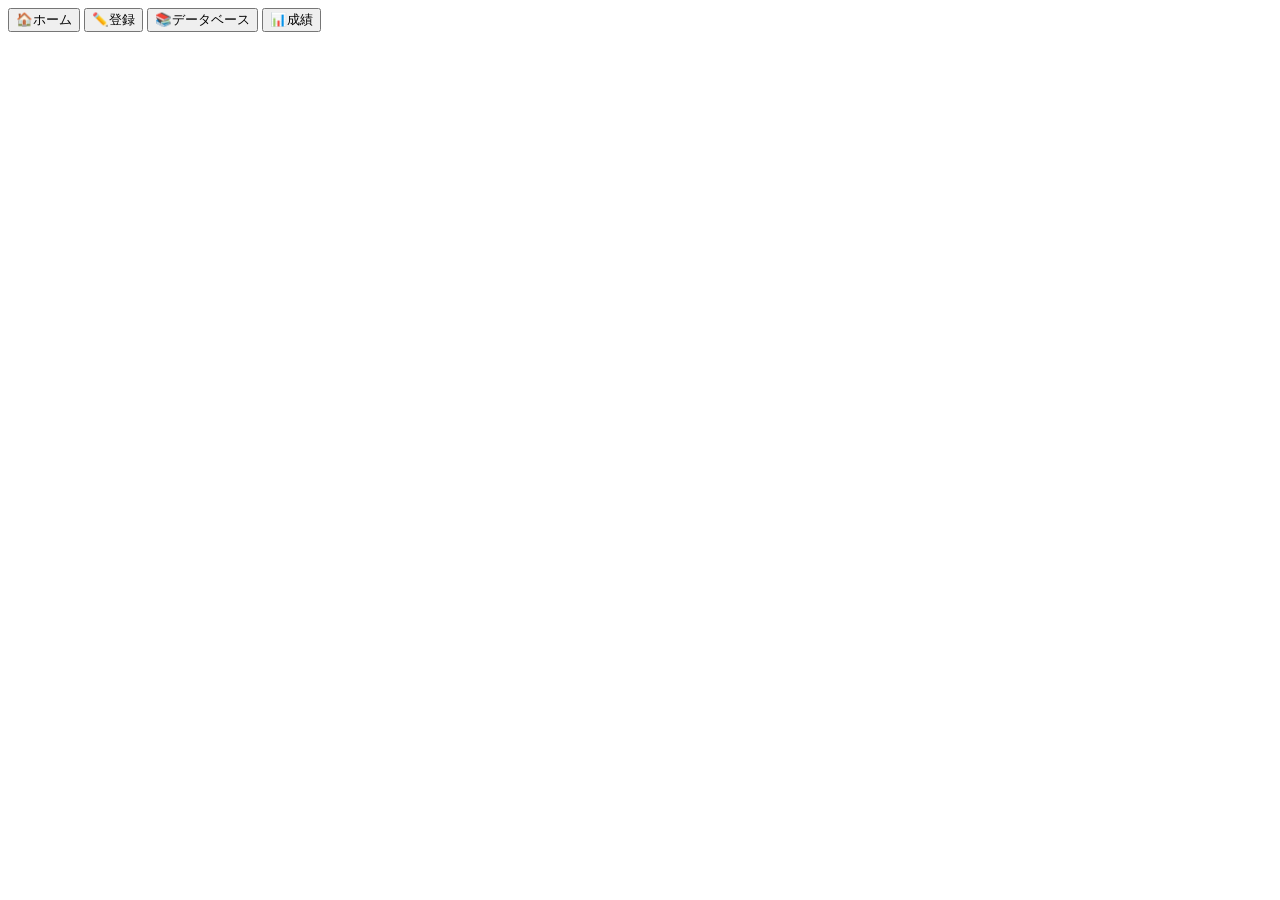
==== index.html @ 8141c43a "Add files via upload" ====
<!DOCTYPE html>
<html lang="ja">
<head>
<meta charset="utf-8">
<meta name="viewport" content="width=device-width, initial-scale=1, viewport-fit=cover">
<meta name="apple-mobile-web-app-capable" content="yes">
<meta name="mobile-web-app-capable" content="yes">
<meta name="apple-mobile-web-app-title" content="薬剤師学習">
<meta name="apple-mobile-web-app-status-bar-style" content="default">
<meta name="theme-color" content="#2e8c6e">
<link rel="manifest" href="manifest.json">
<link rel="apple-touch-icon" href="icons/icon-180.png">
<link rel="stylesheet" href="style.css">
<title>薬剤師学習</title>
</head>
<body>
<main id="screen"></main>
<nav id="tabbar">
  <button data-tab="home" class="active"><span>🏠</span>ホーム</button>
  <button data-tab="register"><span>✏️</span>登録</button>
  <button data-tab="database"><span>📚</span>データベース</button>
  <button data-tab="stats"><span>📊</span>成績</button>
</nav>
<script src="js/stats.js"></script>
<script src="js/db.js"></script>
<script src="js/app.js"></script>
</body>
</html>
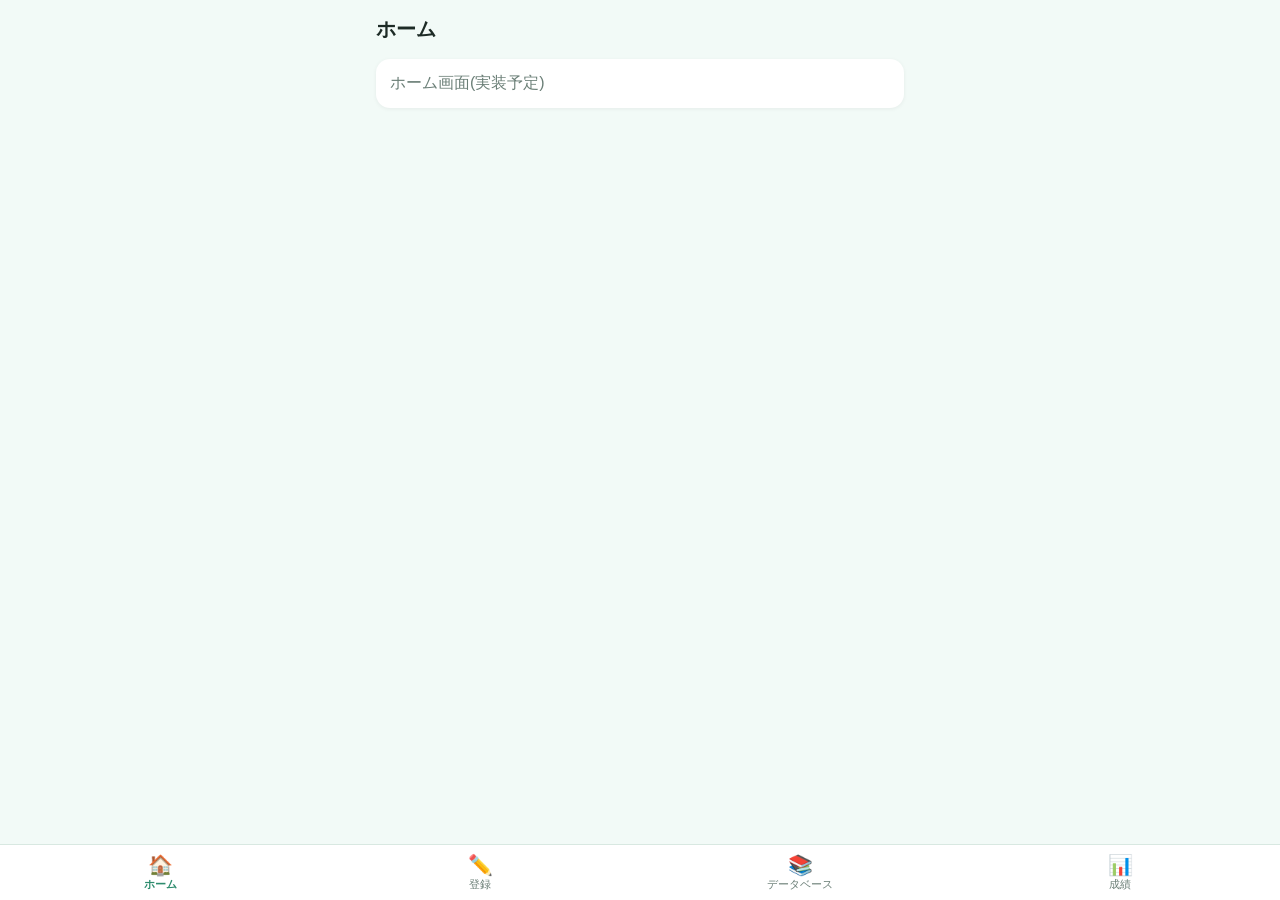
==== commit ee326925: "Add script tag for quizEdit.js in index.html" ====
--- a/index.html
+++ b/index.html
@@ -23,6 +23,10 @@
 </nav>
 <script src="js/stats.js"></script>
 <script src="js/db.js"></script>
+<script src="js/ui.js"></script>
+<script src="js/screens/register.js"></script>
+<script src="js/screens/note.js"></script>
+<script src="js/screens/quizEdit.js"></script>
 <script src="js/app.js"></script>
 </body>
 </html>
--- a/style.css
+++ b/style.css
@@ -0,0 +1,67 @@
+:root{--primary:#2e8c6e;--light:#e0f5ed;--bg:#f2faf7;--text:#1d2b26;--sub:#6b7f77;--radius:14px}
+*{box-sizing:border-box;-webkit-tap-highlight-color:transparent}
+html,body{margin:0;height:100%}
+body{background:var(--bg);color:var(--text);
+  font-family:-apple-system,"Hiragino Sans","Noto Sans JP",sans-serif}
+#screen{padding:calc(env(safe-area-inset-top) + 16px) 16px 96px;max-width:560px;margin:0 auto}
+h1{font-size:20px;margin:0 0 16px}
+.card{background:#fff;border-radius:var(--radius);padding:14px;margin-bottom:12px;
+  box-shadow:0 1px 4px rgba(0,0,0,.06)}
+.muted{color:var(--sub)}
+.btn{display:block;width:100%;border:0;border-radius:999px;background:var(--primary);
+  color:#fff;font-size:16px;padding:14px}
+#tabbar{position:fixed;left:0;right:0;bottom:0;display:flex;background:#fff;
+  border-top:1px solid #d8e8e1;padding-bottom:env(safe-area-inset-bottom)}
+#tabbar button{flex:1;border:0;background:none;padding:8px 0;font-size:11px;color:var(--sub)}
+#tabbar button span{display:block;font-size:20px}
+#tabbar button.active{color:var(--primary);font-weight:600}
+
+/* ---- フォーム・一覧 ---- */
+h2{font-size:16px;margin:20px 0 10px}
+.lbl{font-size:13px;font-weight:600;margin:12px 0 6px}
+.req{color:#d9534f}
+textarea,input{width:100%;font-size:16px;font-family:inherit;border:1px solid #cfe3da;
+  border-radius:10px;padding:10px;background:#fbfefd;color:var(--text)}
+textarea{resize:vertical}
+.counter{text-align:right;font-size:12px;color:var(--sub);margin-top:2px}
+.cats{display:flex;flex-direction:column;gap:8px}
+.cat{border:1px solid #cfe3da;background:#fbfefd;border-radius:10px;padding:12px;
+  font-size:15px;text-align:left;color:var(--text)}
+.cat.on{background:var(--light);border-color:var(--primary);color:var(--primary);font-weight:600}
+.tagrow{display:flex;gap:8px}
+.small{border:0;border-radius:10px;background:var(--light);color:var(--primary);padding:0 16px;font-size:15px;white-space:nowrap}
+.chips{display:flex;flex-wrap:wrap;gap:6px;margin:8px 0 14px}
+.chip{background:var(--light);color:var(--primary);border-radius:999px;padding:4px 10px;font-size:13px}
+.chip button{border:0;background:none;color:inherit;font-size:14px;padding:0 0 0 4px}
+.badge{background:var(--primary);color:#fff;border-radius:6px;padding:2px 8px;font-size:12px}
+.meta{display:flex;gap:8px;align-items:center;margin-bottom:6px}
+.qtext{font-size:15px;line-height:1.5;white-space:pre-wrap;margin-bottom:6px}
+.tap{cursor:pointer}
+.row{display:flex;justify-content:space-between;align-items:center}
+.go{color:var(--primary);font-size:14px;font-weight:600}
+.link{border:0;background:none;font-size:13px;padding:4px 0}
+.danger{color:#d9534f}
+.topbar{display:flex;align-items:center;gap:8px;margin-bottom:12px}
+.topbar h1{margin:0}
+.back{border:0;background:none;color:var(--primary);font-size:16px;padding:6px 8px 6px 0}
+.toast{position:fixed;left:50%;bottom:100px;transform:translateX(-50%);background:#1d2b26;
+  color:#fff;padding:10px 16px;border-radius:999px;font-size:14px;z-index:10;max-width:90%}
+
+/* ---- 問題作成・プレビュー ---- */
+input[type=radio]{width:auto}
+.btn.ghost{background:#fff;color:var(--primary);border:1px solid var(--primary);margin-top:10px}
+.card .btn{margin-top:14px}
+.opt-edit{display:flex;gap:8px;align-items:flex-start;margin-bottom:8px}
+.radio{display:flex;flex-direction:column;align-items:center;gap:2px;min-width:44px;padding-top:6px}
+.optk{display:inline-flex;align-items:center;justify-content:center;width:28px;height:28px;
+  border-radius:50%;background:var(--light);color:var(--primary);font-weight:700;font-size:14px}
+.tiny{font-size:11px}.note{font-weight:400;font-size:11px}
+.opt{display:flex;align-items:center;gap:10px;border:1px solid #cfe3da;border-radius:12px;
+  padding:12px;margin:8px 0;background:#fbfefd}
+.opt span:nth-child(2){flex:1;white-space:pre-wrap}
+.opt.ok{background:var(--light);border-color:var(--primary)}
+.opt.unsure{background:#f4f4f4;border-style:dashed;color:var(--sub)}
+.tick{color:var(--primary);font-size:13px}
+.big{font-size:17px;font-weight:600}
+.src summary{font-size:14px;color:var(--primary);font-weight:600}
+.center{text-align:center}.bigicon{font-size:40px}
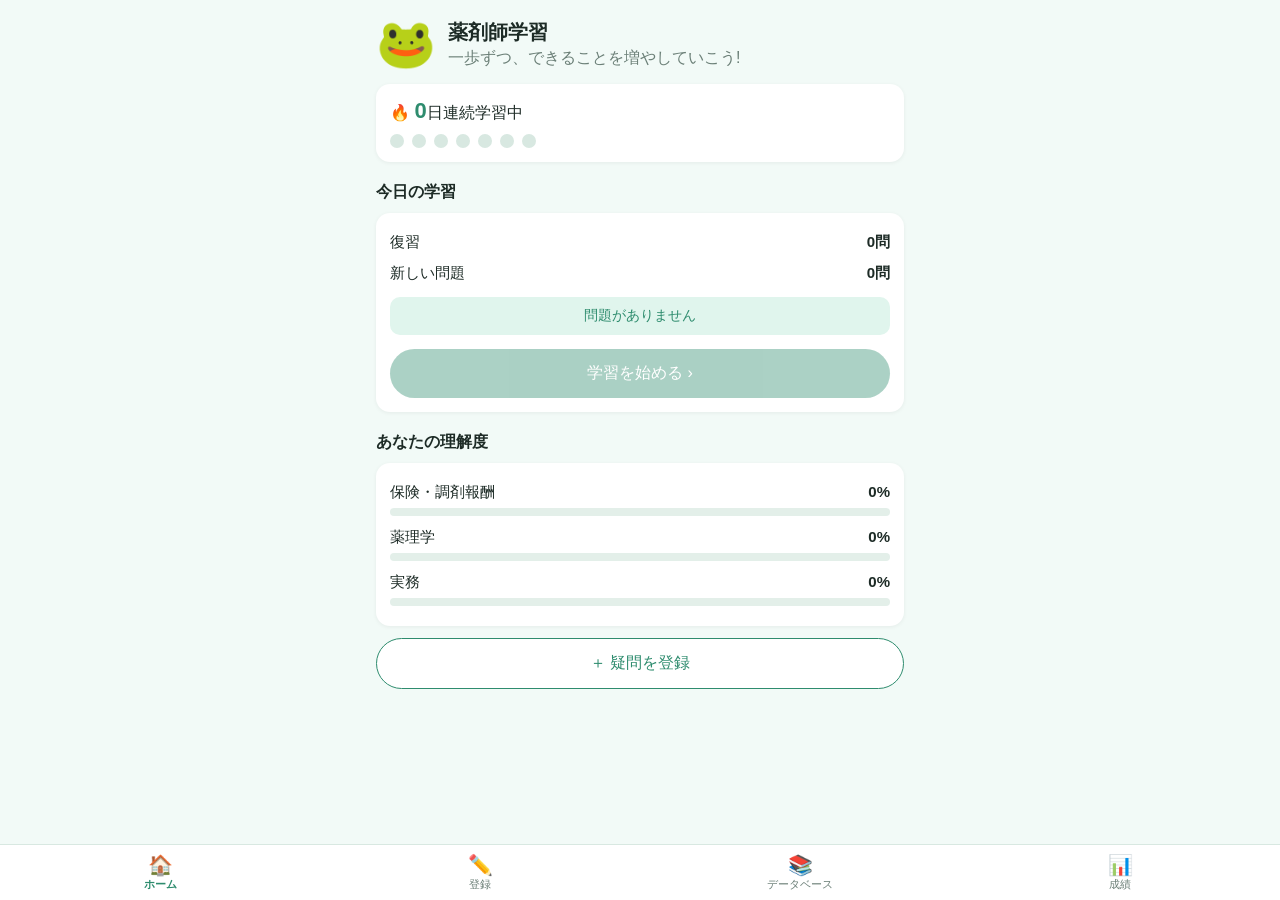
==== commit 0041df09: "Add additional script tags for new screens" ====
--- a/index.html
+++ b/index.html
@@ -23,10 +23,13 @@
 </nav>
 <script src="js/stats.js"></script>
 <script src="js/db.js"></script>
+<script src="js/learn.js"></script>
 <script src="js/ui.js"></script>
 <script src="js/screens/register.js"></script>
 <script src="js/screens/note.js"></script>
 <script src="js/screens/quizEdit.js"></script>
+<script src="js/screens/home.js"></script>
+<script src="js/screens/quiz.js"></script>
 <script src="js/app.js"></script>
 </body>
 </html>
--- a/style.css
+++ b/style.css
@@ -65,3 +65,29 @@
 .big{font-size:17px;font-weight:600}
 .src summary{font-size:14px;color:var(--primary);font-weight:600}
 .center{text-align:center}.bigicon{font-size:40px}
+
+/* ---- ホーム・クイズ ---- */
+.hero{display:flex;gap:12px;align-items:center;margin-bottom:12px}
+.hero h1{margin:0 0 2px}.frog{font-size:48px}
+.streak{font-size:16px}.streak b{font-size:22px;color:var(--primary)}
+.dots{display:flex;gap:8px;margin-top:10px}
+.dot{width:14px;height:14px;border-radius:50%;background:#d8e8e1;display:inline-block}
+.dot.on{background:var(--primary)}
+.statrow{display:flex;justify-content:space-between;padding:6px 0;font-size:15px}
+.bar{height:8px;background:#e3efe9;border-radius:99px;overflow:hidden;margin-bottom:6px}
+.bar i{display:block;height:100%;background:var(--primary)}
+.empty{background:var(--light);color:var(--primary);border-radius:10px;padding:10px;
+  text-align:center;margin:8px 0;font-size:14px}
+.btn:disabled{opacity:.4}
+.qhead{display:flex;align-items:center;gap:10px;margin-bottom:12px}
+.progress{flex:1;height:8px;background:#e3efe9;border-radius:99px;overflow:hidden}
+.progress i{display:block;height:100%;background:var(--primary)}
+.opt.pick{width:100%;text-align:left;font-size:15px;font-family:inherit;color:var(--text)}
+.opt.pick.on{background:var(--light);border-color:var(--primary)}
+.opt.bad{background:#fdecea;border-color:#d9534f}
+.badge.gray{background:#9aa9a2}
+.banner{border-radius:12px;padding:14px;font-size:20px;font-weight:700;text-align:center;margin-bottom:12px}
+.banner.ok{background:var(--primary);color:#fff}
+.banner.ng{background:#d9534f;color:#fff}
+.score{font-size:24px;font-weight:700;color:var(--primary);margin-top:6px}
+.link{color:var(--primary);font-weight:600;font-size:14px}
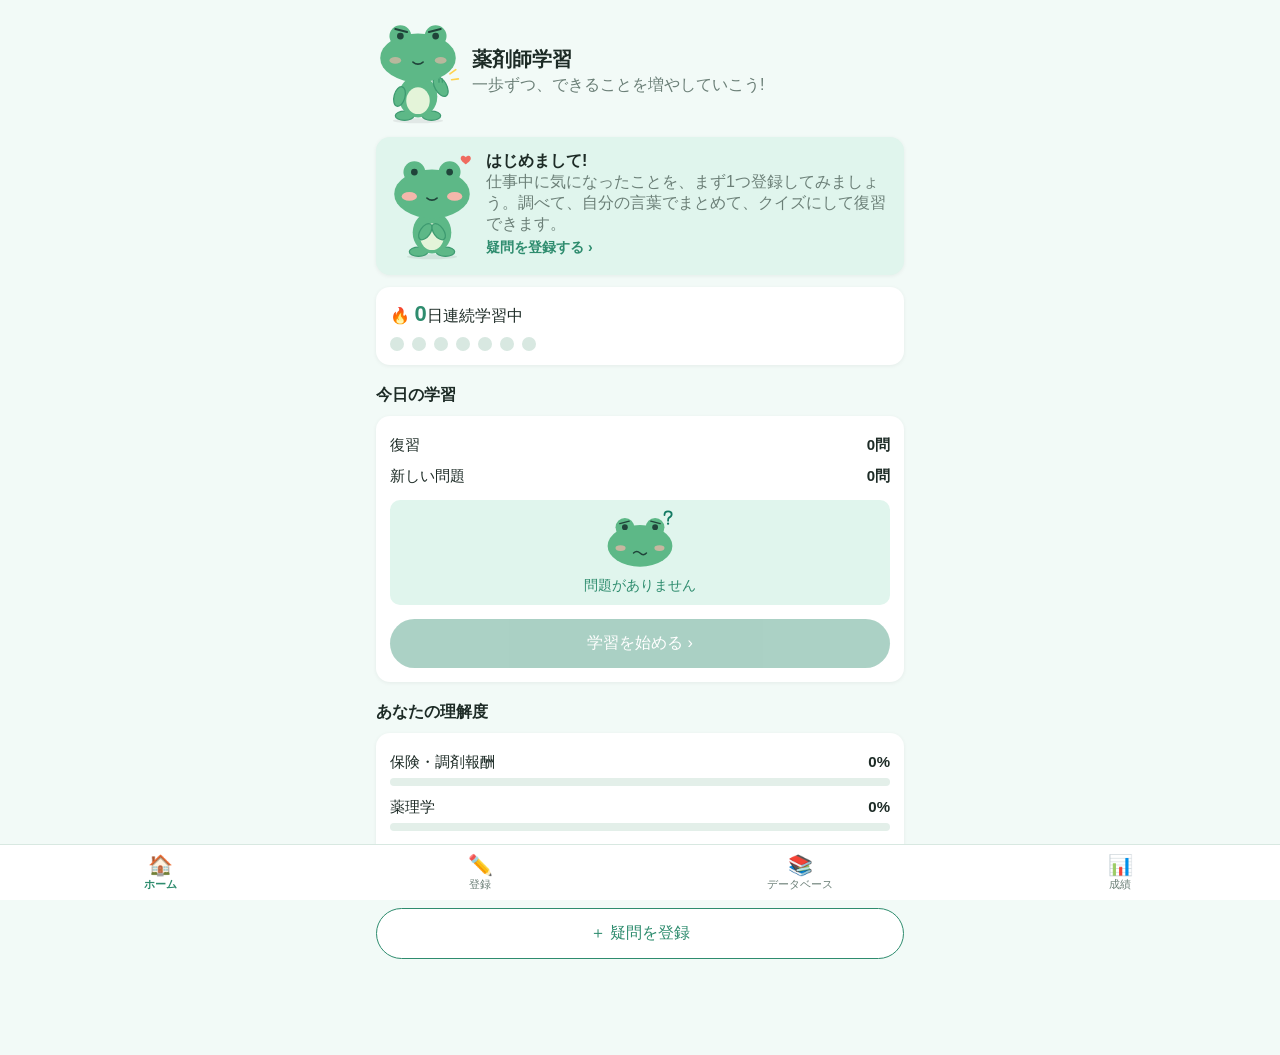
==== commit d3a4bd6b: "Add frog.js script to index.html" ====
--- a/index.html
+++ b/index.html
@@ -23,12 +23,18 @@
 </nav>
 <script src="js/stats.js"></script>
 <script src="js/db.js"></script>
+<script src="js/backup.js"></script>
 <script src="js/learn.js"></script>
+<script src="js/frog.js"></script>
 <script src="js/ui.js"></script>
 <script src="js/screens/register.js"></script>
 <script src="js/screens/note.js"></script>
 <script src="js/screens/quizEdit.js"></script>
 <script src="js/screens/home.js"></script>
+<script src="js/screens/database.js"></script>
+<script src="js/screens/noteDetail.js"></script>
+<script src="js/screens/stats.js"></script>
+<script src="js/screens/settings.js"></script>
 <script src="js/screens/quiz.js"></script>
 <script src="js/app.js"></script>
 </body>
--- a/style.css
+++ b/style.css
@@ -91,3 +91,36 @@
 .banner.ng{background:#d9534f;color:#fff}
 .score{font-size:24px;font-weight:700;color:var(--primary);margin-top:6px}
 .link{color:var(--primary);font-weight:600;font-size:14px}
+
+/* ---- データベース ---- */
+input[type=search]{margin-bottom:10px}
+.filter{margin:0 0 12px}
+.chip.pill{border:1px solid #cfe3da;background:#fff;color:var(--sub);font-size:14px;padding:6px 14px}
+.chip.pill.on{background:var(--primary);color:#fff;border-color:var(--primary)}
+.stars{color:#e0a800;font-size:14px;letter-spacing:1px}
+.qrow{border-top:1px solid #e3efe9;padding:10px 0}
+details summary{cursor:pointer;font-weight:600;color:var(--sub)}
+
+/* ---- 成績・設定 ---- */
+.statwrap{display:flex;gap:18px;align-items:center}
+.ring{width:130px;height:130px;border-radius:50%;display:grid;place-items:center;flex:none}
+.ring>div{width:98px;height:98px;border-radius:50%;background:#fff;display:flex;flex-direction:column;align-items:center;justify-content:center}
+.pct{font-size:26px;color:var(--primary)}
+.statlist{flex:1;display:flex;flex-direction:column;gap:10px}
+.statlist div{display:flex;flex-direction:column}.statlist b{font-size:18px}
+.card.warn{background:#fff8e6;border:1px solid #f0d58a;font-size:14px;line-height:1.5}
+.card.warn .link{display:block;margin-top:6px}
+.radiorow{display:flex;gap:8px;align-items:flex-start;font-size:14px;margin:8px 0}
+.radiorow input{margin-top:3px}
+input[type=file]{margin:10px 0;font-size:14px;padding:8px}
+
+/* ---- カエル ---- */
+.fg{height:auto;display:block;flex:none}
+.herofrog{flex:none}
+.frogrow{display:flex;justify-content:center;margin-bottom:6px}
+.empty{display:flex;flex-direction:column;align-items:center;gap:6px}
+.card.center .fg{margin:0 auto 6px}
+.intro{display:flex;gap:12px;align-items:center;background:var(--light)}
+.stop{display:flex;gap:10px;align-items:center;background:#fdecea;border-radius:12px;padding:8px 12px;margin:6px 0}
+.stop[hidden]{display:none}
+.toast{display:flex;align-items:center;gap:8px}
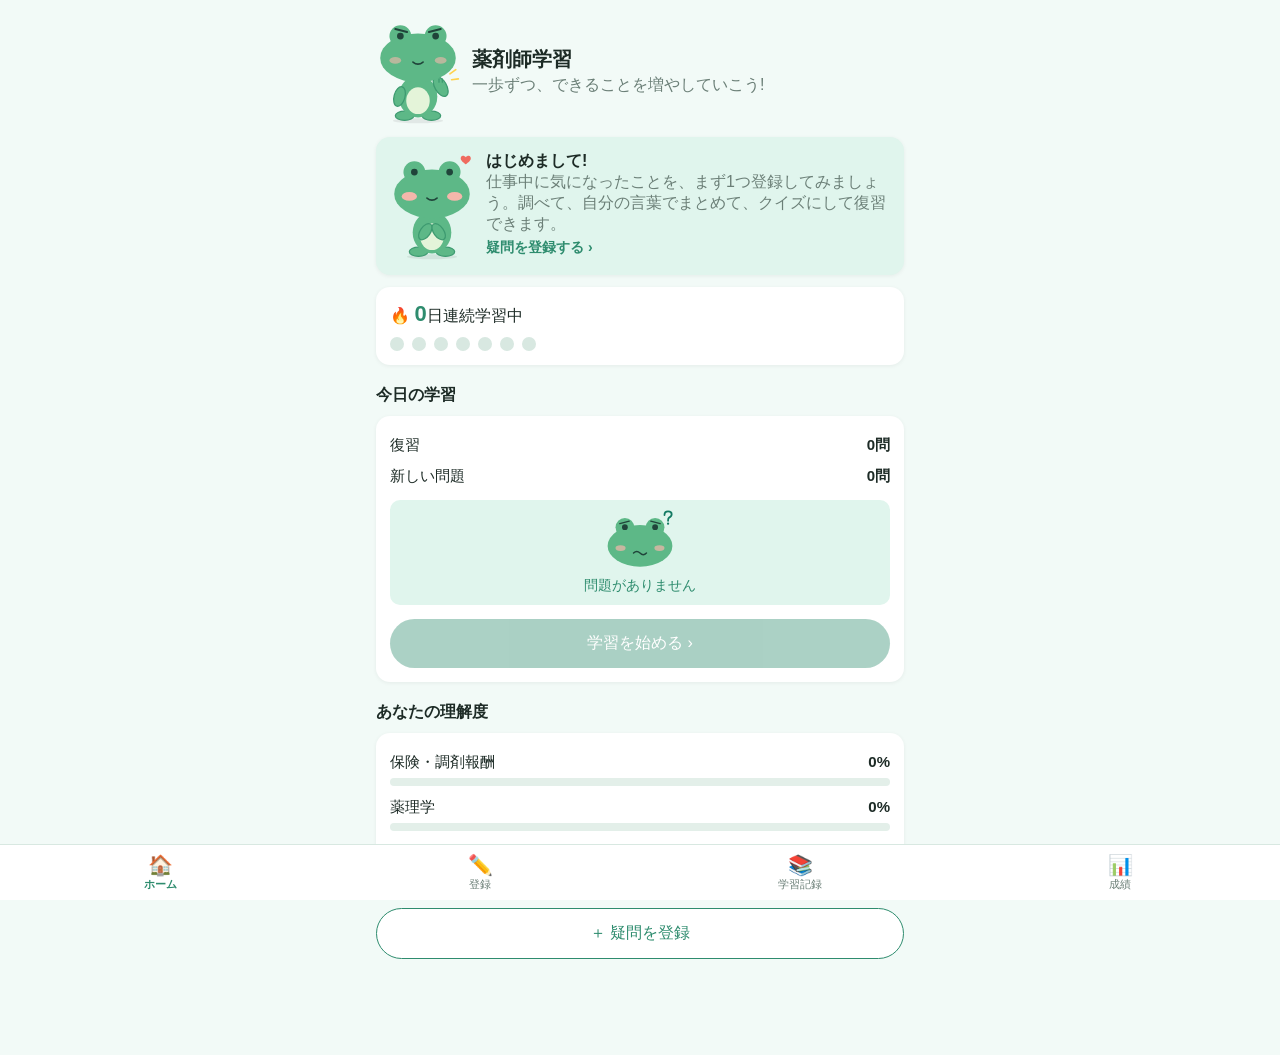
==== commit 7300a24c: "Rename database button to 学習記録" ====
--- a/index.html
+++ b/index.html
@@ -18,7 +18,7 @@
 <nav id="tabbar">
   <button data-tab="home" class="active"><span>🏠</span>ホーム</button>
   <button data-tab="register"><span>✏️</span>登録</button>
-  <button data-tab="database"><span>📚</span>データベース</button>
+  <button data-tab="database"><span>📚</span>学習記録</button>
   <button data-tab="stats"><span>📊</span>成績</button>
 </nav>
 <script src="js/stats.js"></script>
@@ -33,6 +33,7 @@
 <script src="js/screens/home.js"></script>
 <script src="js/screens/database.js"></script>
 <script src="js/screens/noteDetail.js"></script>
+<script src="js/screens/quizList.js"></script>
 <script src="js/screens/stats.js"></script>
 <script src="js/screens/settings.js"></script>
 <script src="js/screens/quiz.js"></script>
--- a/style.css
+++ b/style.css
@@ -124,3 +124,12 @@
 .stop{display:flex;gap:10px;align-items:center;background:#fdecea;border-radius:12px;padding:8px 12px;margin:6px 0}
 .stop[hidden]{display:none}
 .toast{display:flex;align-items:center;gap:8px}
+
+/* ---- 問題一覧 ---- */
+.qitem summary{list-style:none;cursor:pointer;font-weight:400;color:var(--text)}
+.qitem summary::-webkit-details-marker{display:none}
+.clamp{display:-webkit-box;-webkit-line-clamp:2;-webkit-box-orient:vertical;overflow:hidden}
+.badge.st-none{background:#9aa9a2}.badge.st-correct{background:var(--primary)}.badge.st-wrong{background:#d9534f}
+.qbody{margin-top:10px;border-top:1px solid #e3efe9;padding-top:6px}
+.hrow{display:flex;gap:8px;font-size:13px;padding:5px 0;border-top:1px solid #eef5f1}
+.hrow .grow{flex:1}.okc{color:var(--primary)}.ngc{color:#d9534f}
